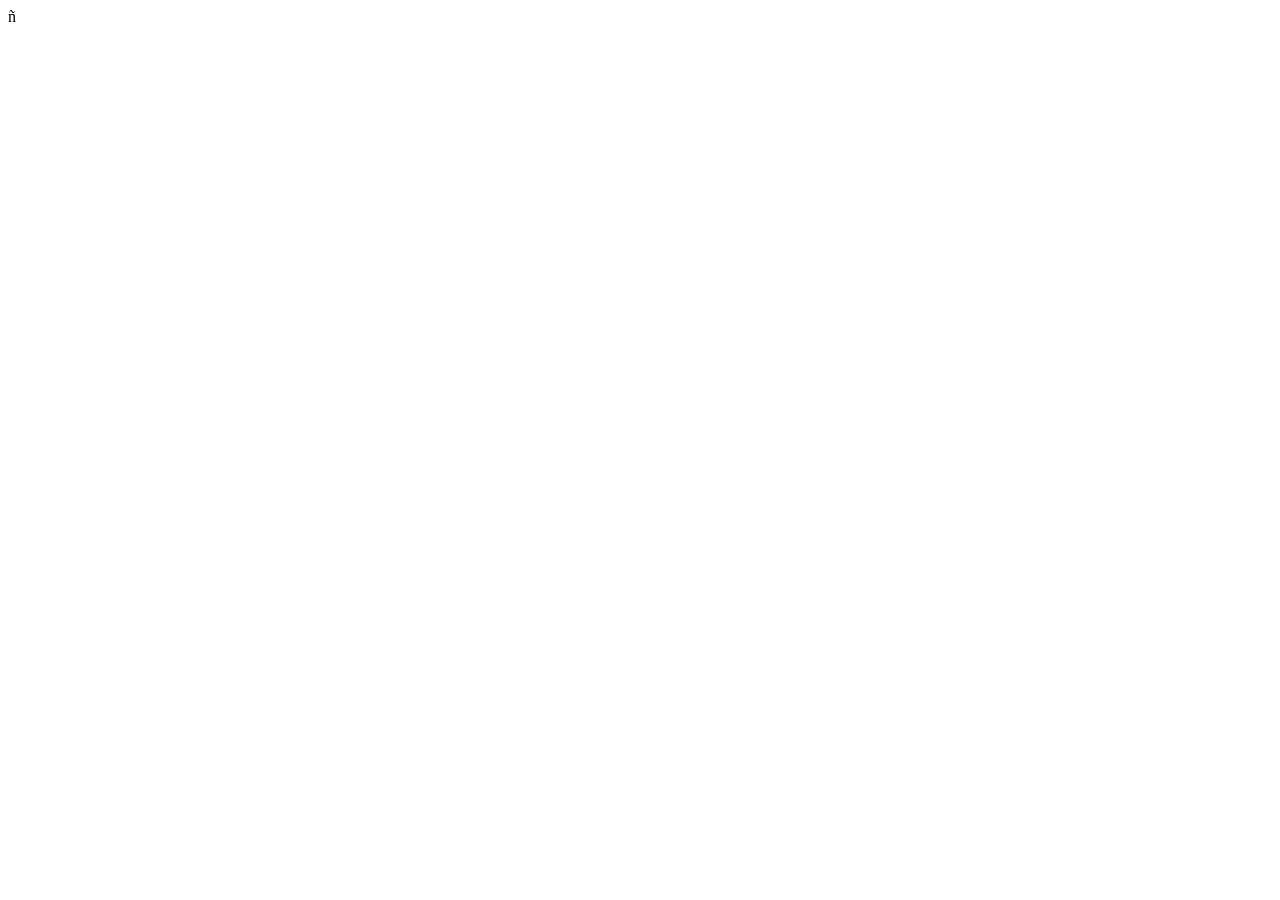
==== index.html @ 6416382a "chore: estructura inicial de carpetas y base semántica de index.html" ====
<!DOCTYPE html>
<html lang="en">
<head>
    <meta charset="UTF-8">
    <meta name="viewport" content="width=device-width, initial-scale=1.0">
    <title>EcoMarket</title>
    <link rel="stylesheet" href="css/animations.css">
    <link rel="stylesheet" href="css/components.css">
    <link rel="stylesheet" href="css/layout.css">
    <link rel="stylesheet" href="css/main.css">
</head>
<body>
ñ
</body>
</html>
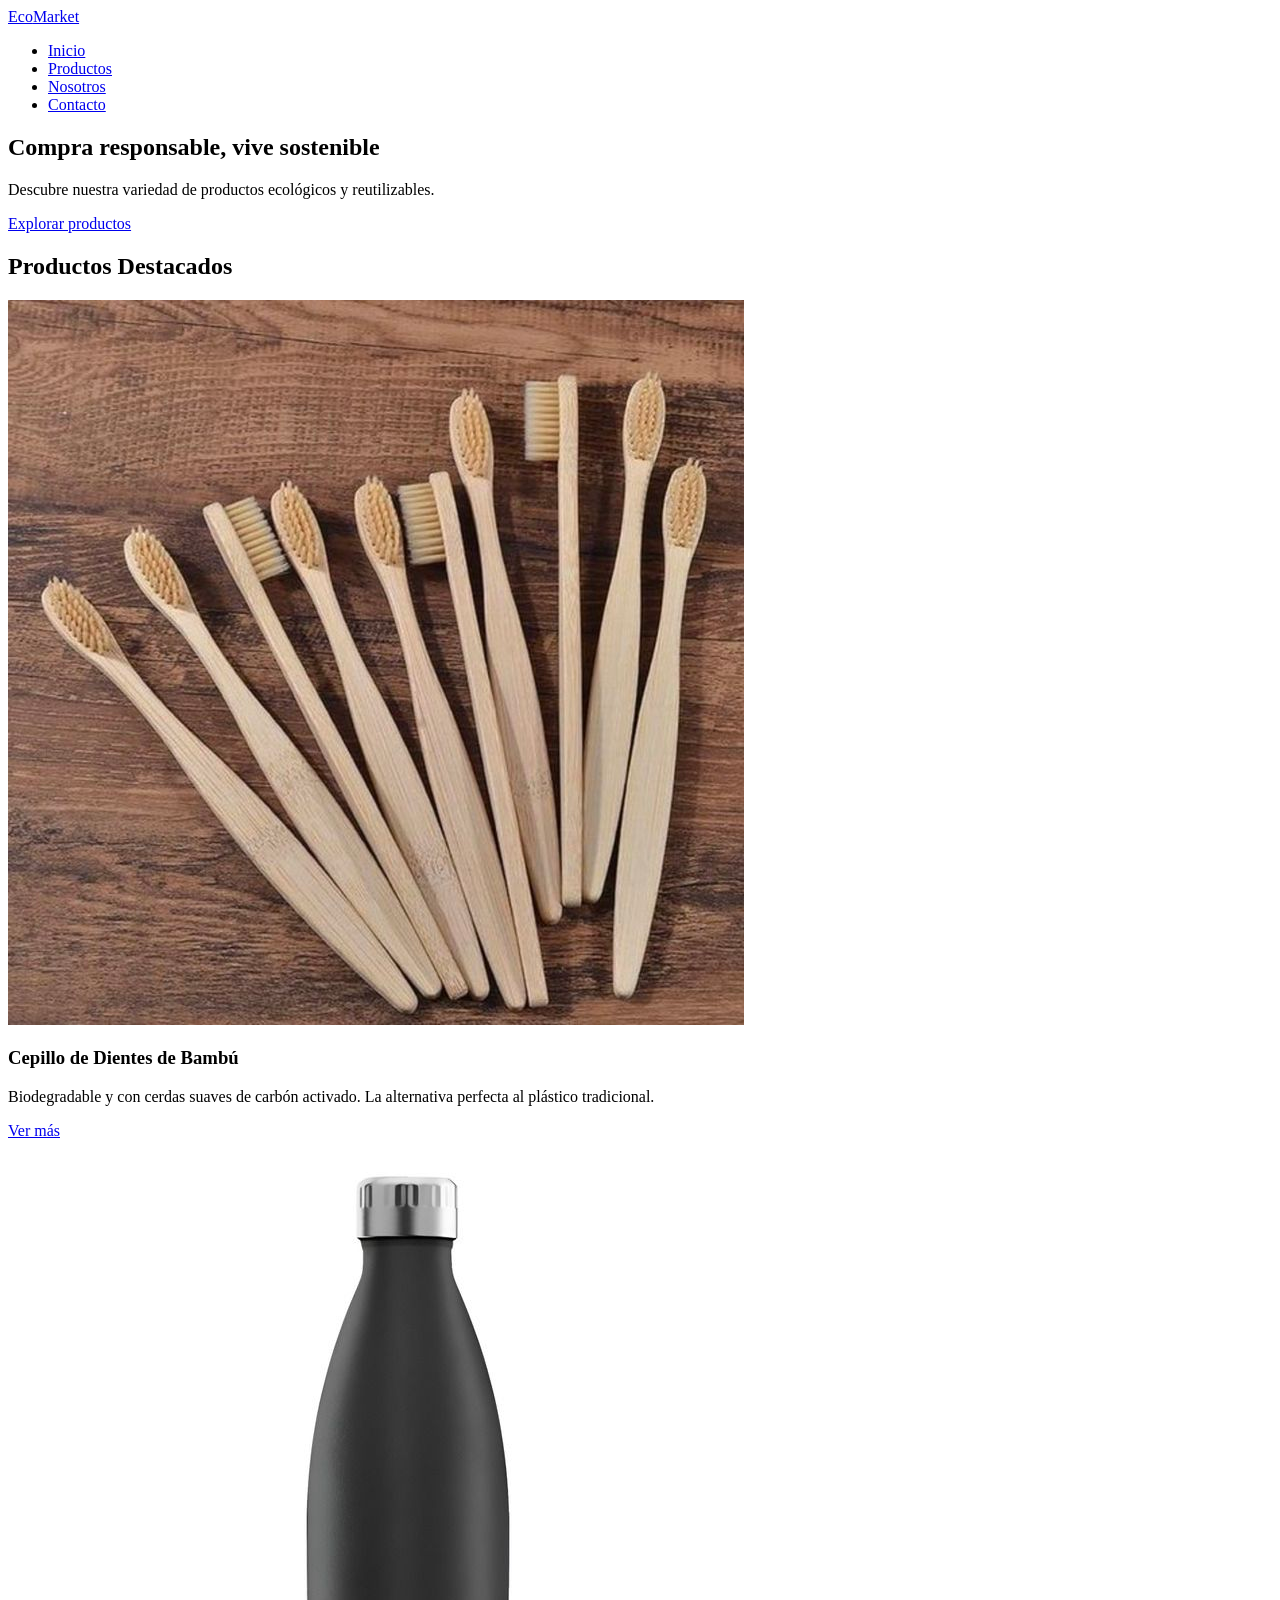
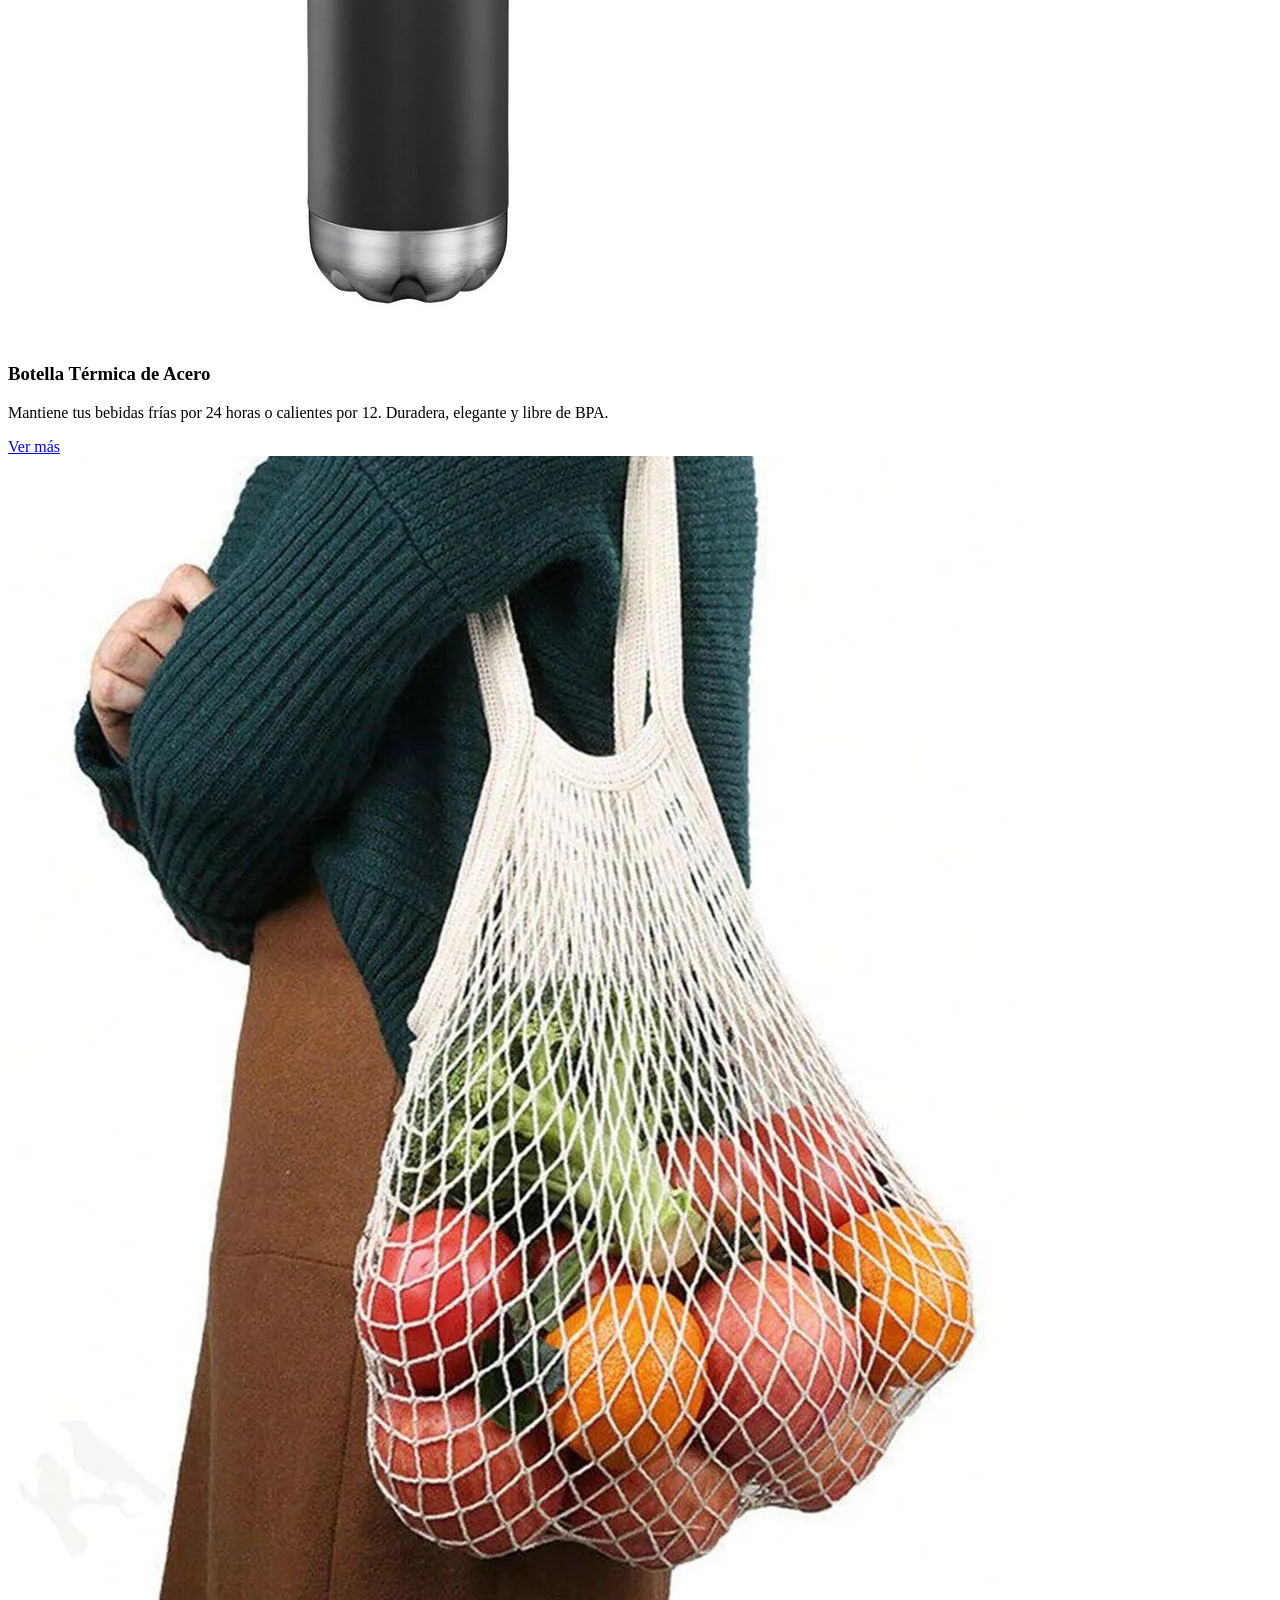
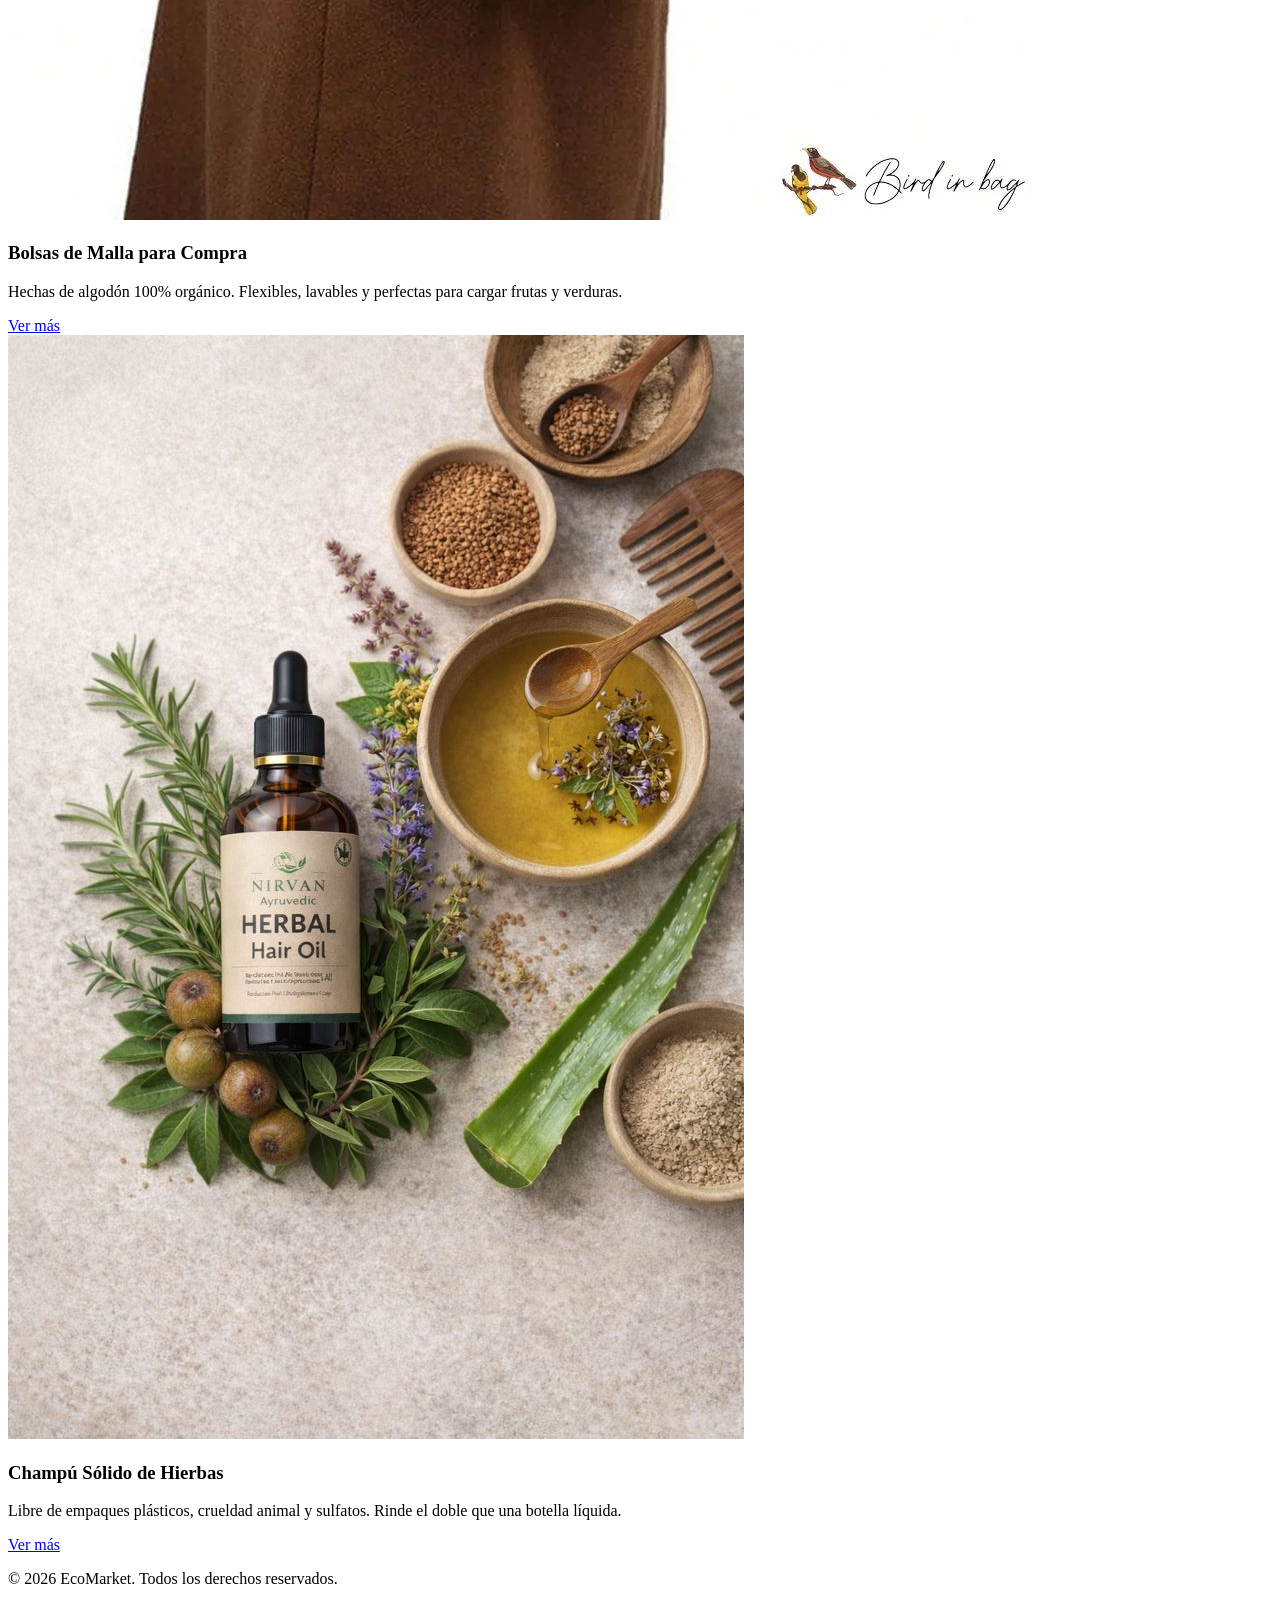
==== commit 5313563d: "Estructura completa de las vistas html y corrección de rutas de imágenes" ====
--- a/index.html
+++ b/index.html
@@ -3,13 +3,110 @@
 <head>
     <meta charset="UTF-8">
     <meta name="viewport" content="width=device-width, initial-scale=1.0">
-    <title>EcoMarket</title>
+    <title>EcoMarket - Inicio</title>
+    <link rel="stylesheet" href="css/main.css">
+    <link rel="stylesheet" href="css/layout.css">
+    <link rel="stylesheet" href="css/components.css">
     <link rel="stylesheet" href="css/animations.css">
-    <link rel="stylesheet" href="css/components.css">
-    <link rel="stylesheet" href="css/layout.css">
-    <link rel="stylesheet" href="css/main.css">
 </head>
 <body>
-ñ
+
+    <!-- ENCABEZADO GLOBAL -->
+    <header class="main-header">
+        <div class="logo-container">
+            <a href="index.html" class="logo">Eco<span>Market</span></a>
+        </div>
+        <nav class="nav-menu">
+            <ul>
+                <li><a href="index.html" class="nav-link active">Inicio</a></li>
+                <li><a href="views/productos.html" class="nav-link">Productos</a></li>
+                <li><a href="views/sobre-nosotros.html" class="nav-link">Nosotros</a></li>
+                <li><a href="views/contacto.html" class="nav-link">Contacto</a></li>
+            </ul>
+        </nav>
+    </header>
+
+    <!-- CONTENIDO PRINCIPAL DE LA PORTADA -->
+    <main class="home-main">
+
+        <!-- Banner Principal (Hero) -->
+        <section class="hero-section">
+            <div class="hero-content">
+                <h1>Compra responsable, vive sostenible</h1>
+                <p>Descubre nuestra variedad de productos ecológicos y reutilizables.</p>
+                <a href="views/productos.html" class="btn-cta">Explorar productos</a>
+            </div>
+        </section>
+
+        <!-- Muestra de Productos Destacados -->
+        <section class="featured-section">
+            <h2>Productos Destacados</h2>
+            <div class="products-grid">
+                
+                <!-- Tarjeta 1 -->
+                <article class="product-card">
+                    <div class="product-image">
+                        <img src="img/cepillobambu.jpg" alt="Cepillo de Dientes de Bambú">
+                    </div>
+                    <div class="product-info">
+                        <h3>Cepillo de Dientes de Bambú</h3>
+                        <p>Biodegradable y con cerdas suaves de carbón activado. La alternativa perfecta al plástico tradicional.</p>
+                        <a href="views/productos.html" class="btn-card">Ver más</a>
+                    </div>
+                </article>
+
+                <!-- Tarjeta 2 -->
+                <article class="product-card">
+                    <div class="product-image">
+                        <img src="img/Botella_de_acero.jpg" alt="Botella Térmica de Acero">
+                    </div>
+                    <div class="product-info">
+                        <h3>Botella Térmica de Acero</h3>
+                        <p>Mantiene tus bebidas frías por 24 horas o calientes por 12. Duradera, elegante y libre de BPA.</p>
+                        <a href="views/productos.html" class="btn-card">Ver más</a>
+                    </div>
+                </article>
+
+                <!-- Tarjeta 3 -->
+                <article class="product-card">
+                    <div class="product-image">
+                        <img src="img/bolsa_malla.jpg" alt="Bolsas de Malla para Compra">
+                    </div>
+                    <div class="product-info">
+                        <h3>Bolsas de Malla para Compra</h3>
+                        <p>Hechas de algodón 100% orgánico. Flexibles, lavables y perfectas para cargar frutas y verduras.</p>
+                        <a href="views/productos.html" class="btn-card">Ver más</a>
+                    </div>
+                </article>
+
+                <!-- Tarjeta 4 -->
+                <article class="product-card">
+                    <div class="product-image">
+                        <img src="img/champu_natural.jpg" alt="Champú Sólido de Hierbas">
+                    </div>
+                    <div class="product-info">
+                        <h3>Champú Sólido de Hierbas</h3>
+                        <p>Libre de empaques plásticos, crueldad animal y sulfatos. Rinde el doble que una botella líquida.</p>
+                        <a href="views/productos.html" class="btn-card">Ver más</a>
+                    </div>
+                </article>
+
+            </div>
+        </section>
+
+    </main>
+
+<!-- PIE DE PÁGINA GLOBAL -->
+<footer class="main-footer">
+    <div class="footer-content">
+        <p>&copy; 2026 EcoMarket. Todos los derechos reservados.</p>
+        <nav class="footer-nav">
+            <a href="../index.html">Inicio</a>
+            <a href="productos.html">Productos</a>
+            <a href="sobre-nosotros.html">Nosotros</a>
+            <a href="contacto.html">Contacto</a>
+        </nav>
+    </div>
+</footer>
 </body>
 </html>
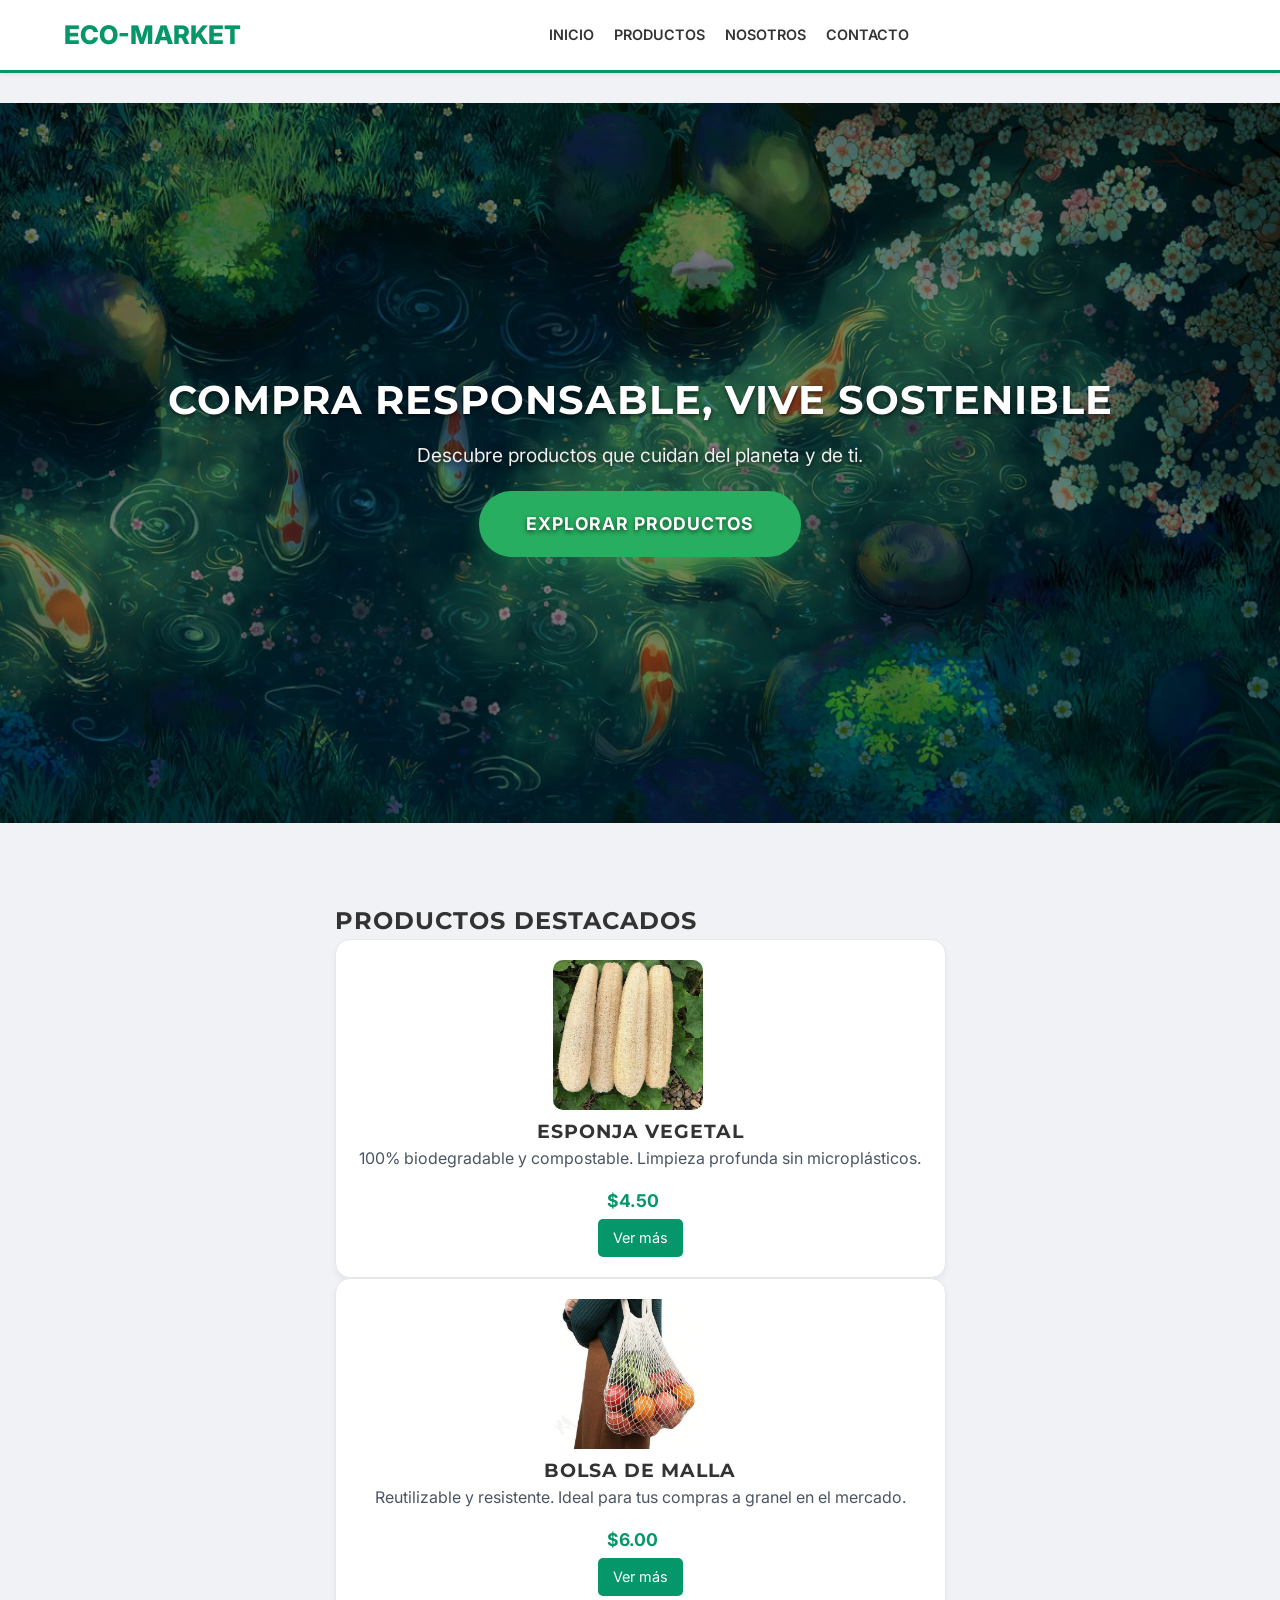
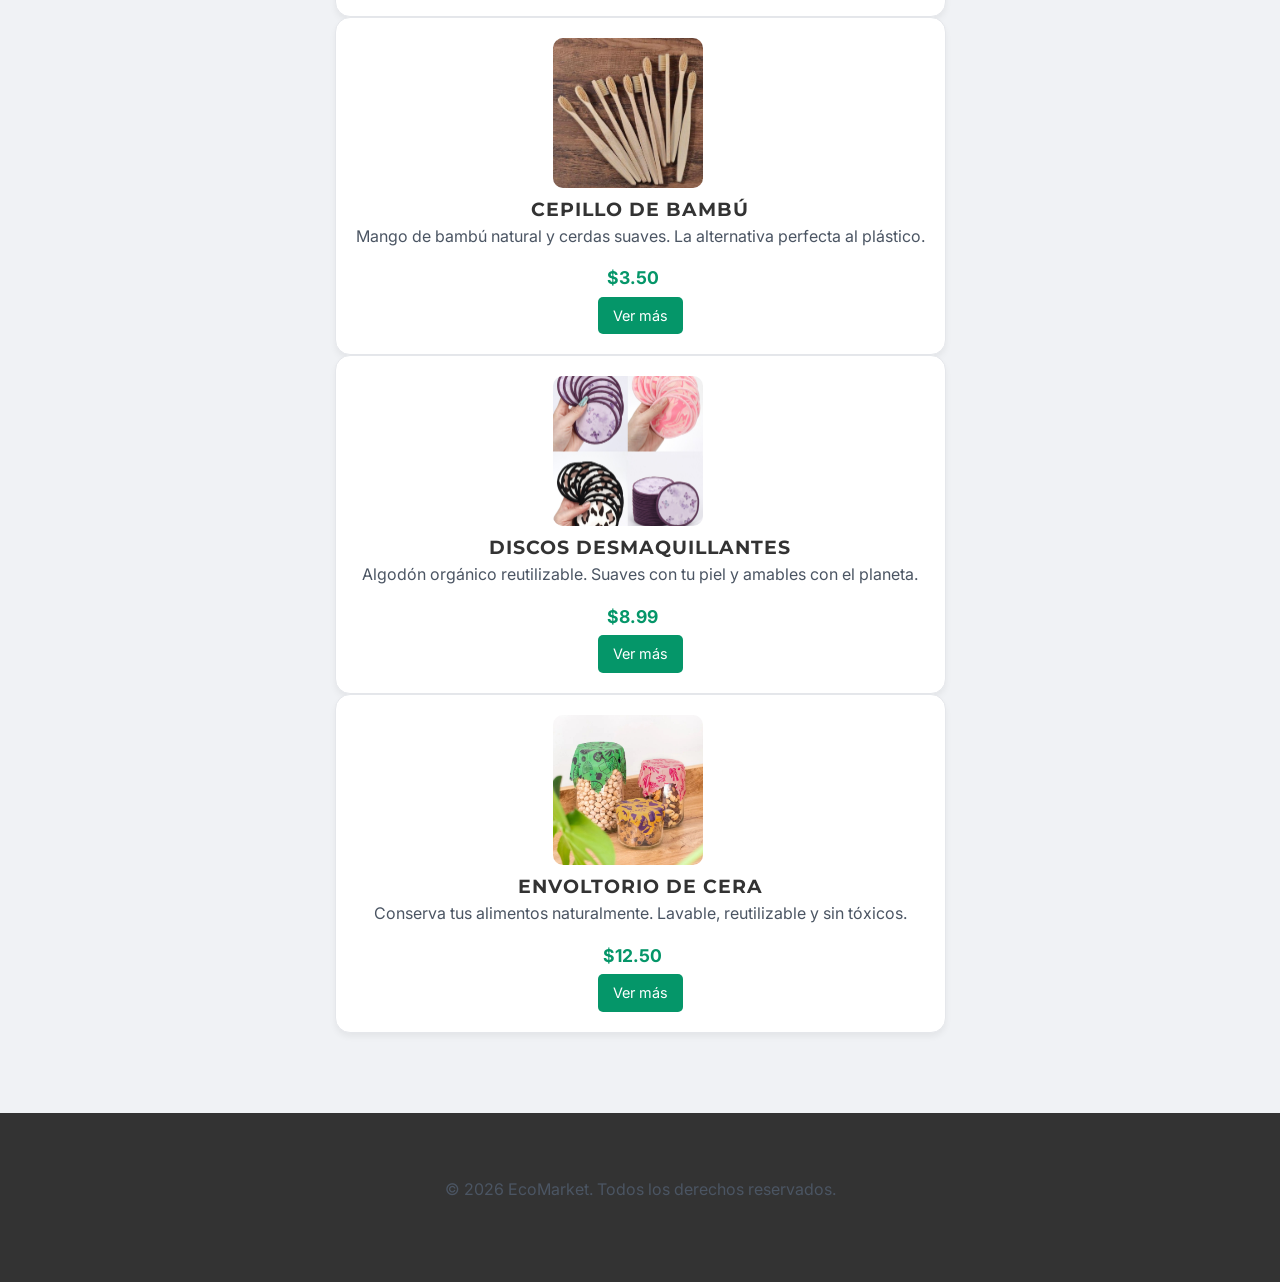
==== commit f70da366: "corregi todo literalmente" ====
--- a/index.html
+++ b/index.html
@@ -1,112 +1,97 @@
 <!DOCTYPE html>
-<html lang="en">
+<html lang="es">
 <head>
     <meta charset="UTF-8">
     <meta name="viewport" content="width=device-width, initial-scale=1.0">
-    <title>EcoMarket - Inicio</title>
+    <title>EcoMarket | Tu Tienda Sustentable</title>
     <link rel="stylesheet" href="css/main.css">
     <link rel="stylesheet" href="css/layout.css">
-    <link rel="stylesheet" href="css/components.css">
-    <link rel="stylesheet" href="css/animations.css">
+    <link rel="stylesheet" href="css/componentes.css">
 </head>
 <body>
 
-    <!-- ENCABEZADO GLOBAL -->
-    <header class="main-header">
-        <div class="logo-container">
-            <a href="index.html" class="logo">Eco<span>Market</span></a>
+    <header>
+        <div class="logo">ECO-MARKET</div>
+        <nav>
+            <a href="index.html">INICIO</a>
+            <a href="views/productos.html">PRODUCTOS</a>
+            <a href="views/sobre-nosotros.html">NOSOTROS</a>
+            <a href="views/contacto.html">CONTACTO</a>
+        </nav>
+        <div class="nav-actions">
+            <span></span>
+            <span></span>
         </div>
-        <nav class="nav-menu">
-            <ul>
-                <li><a href="index.html" class="nav-link active">Inicio</a></li>
-                <li><a href="views/productos.html" class="nav-link">Productos</a></li>
-                <li><a href="views/sobre-nosotros.html" class="nav-link">Nosotros</a></li>
-                <li><a href="views/contacto.html" class="nav-link">Contacto</a></li>
-            </ul>
-        </nav>
     </header>
 
-    <!-- CONTENIDO PRINCIPAL DE LA PORTADA -->
-    <main class="home-main">
+    <section class="hero">
+        <div class="hero-content">
+            <h1>Compra responsable, vive sostenible</h1>
+            <p>Descubre productos que cuidan del planeta y de ti.</p>
+            <a href="views/productos.html" class="btn-cta">Explorar productos</a>
+        </div>
+    </section>
 
-        <!-- Banner Principal (Hero) -->
-        <section class="hero-section">
-            <div class="hero-content">
-                <h1>Compra responsable, vive sostenible</h1>
-                <p>Descubre nuestra variedad de productos ecológicos y reutilizables.</p>
-                <a href="views/productos.html" class="btn-cta">Explorar productos</a>
+    <main class="container">
+        <section class="productos-destacados">
+            <h2>Productos destacados</h2>
+            
+            <div class="grid-destacados">
+                <!-- Tarjeta 1 -->
+                <div class="product-card">
+                    <img src="img/esponja.jpg" alt="Esponja vegetal">
+                    <h3>Esponja Vegetal</h3>
+                    <p>100% biodegradable y compostable. Limpieza profunda sin microplásticos.</p>
+                    <span class="price">$4.50</span>
+                    <a href="views/productos.html" class="btn-ver">Ver más</a>
+                </div>
+            
+                <!-- Tarjeta 2 -->
+                <div class="product-card">
+                    <img src="img/bolsa_malla.jpg" alt="Bolsa de malla">
+                    <h3>Bolsa de Malla</h3>
+                    <p>Reutilizable y resistente. Ideal para tus compras a granel en el mercado.</p>
+                    <span class="price">$6.00</span>
+                    <a href="views/productos.html" class="btn-ver">Ver más</a>
+                </div>
+            
+                <!-- Tarjeta 3 -->
+                <div class="product-card">
+                    <img src="img/cepillobambu.jpg" alt="Cepillo de bambú">
+                    <h3>Cepillo de Bambú</h3>
+                    <p>Mango de bambú natural y cerdas suaves. La alternativa perfecta al plástico.</p>
+                    <span class="price">$3.50</span>
+                    <a href="views/productos.html" class="btn-ver">Ver más</a>
+                </div>
+            
+                <!-- Tarjeta 4 -->
+                <div class="product-card">
+                    <img src="img/disco.jpg" alt="Discos desmaquillantes">
+                    <h3>Discos Desmaquillantes</h3>
+                    <p>Algodón orgánico reutilizable. Suaves con tu piel y amables con el planeta.</p>
+                    <span class="price">$8.99</span>
+                    <a href="views/productos.html" class="btn-ver">Ver más</a>
+                </div>
+            
+                <!-- Tarjeta 5 -->
+                <div class="product-card">
+                    <img src="img/envoltorio.jpg" alt="Envoltorio de cera">
+                    <h3>Envoltorio de Cera</h3>
+                    <p>Conserva tus alimentos naturalmente. Lavable, reutilizable y sin tóxicos.</p>
+                    <span class="price">$12.50</span>
+                    <a href="views/productos.html" class="btn-ver">Ver más</a>
+                </div>
+            </div>
+                </div>
             </div>
         </section>
-
-        <!-- Muestra de Productos Destacados -->
-        <section class="featured-section">
-            <h2>Productos Destacados</h2>
-            <div class="products-grid">
-                
-                <!-- Tarjeta 1 -->
-                <article class="product-card">
-                    <div class="product-image">
-                        <img src="img/cepillobambu.jpg" alt="Cepillo de Dientes de Bambú">
-                    </div>
-                    <div class="product-info">
-                        <h3>Cepillo de Dientes de Bambú</h3>
-                        <p>Biodegradable y con cerdas suaves de carbón activado. La alternativa perfecta al plástico tradicional.</p>
-                        <a href="views/productos.html" class="btn-card">Ver más</a>
-                    </div>
-                </article>
-
-                <!-- Tarjeta 2 -->
-                <article class="product-card">
-                    <div class="product-image">
-                        <img src="img/Botella_de_acero.jpg" alt="Botella Térmica de Acero">
-                    </div>
-                    <div class="product-info">
-                        <h3>Botella Térmica de Acero</h3>
-                        <p>Mantiene tus bebidas frías por 24 horas o calientes por 12. Duradera, elegante y libre de BPA.</p>
-                        <a href="views/productos.html" class="btn-card">Ver más</a>
-                    </div>
-                </article>
-
-                <!-- Tarjeta 3 -->
-                <article class="product-card">
-                    <div class="product-image">
-                        <img src="img/bolsa_malla.jpg" alt="Bolsas de Malla para Compra">
-                    </div>
-                    <div class="product-info">
-                        <h3>Bolsas de Malla para Compra</h3>
-                        <p>Hechas de algodón 100% orgánico. Flexibles, lavables y perfectas para cargar frutas y verduras.</p>
-                        <a href="views/productos.html" class="btn-card">Ver más</a>
-                    </div>
-                </article>
-
-                <!-- Tarjeta 4 -->
-                <article class="product-card">
-                    <div class="product-image">
-                        <img src="img/champu_natural.jpg" alt="Champú Sólido de Hierbas">
-                    </div>
-                    <div class="product-info">
-                        <h3>Champú Sólido de Hierbas</h3>
-                        <p>Libre de empaques plásticos, crueldad animal y sulfatos. Rinde el doble que una botella líquida.</p>
-                        <a href="views/productos.html" class="btn-card">Ver más</a>
-                    </div>
-                </article>
-
-            </div>
-        </section>
-
     </main>
 
-<!-- PIE DE PÁGINA GLOBAL -->
-<footer class="main-footer">
-    <div class="footer-content">
-        <p>&copy; 2026 EcoMarket. Todos los derechos reservados.</p>
-        <nav class="footer-nav">
-            <a href="../index.html">Inicio</a>
-            <a href="productos.html">Productos</a>
-            <a href="sobre-nosotros.html">Nosotros</a>
-            <a href="contacto.html">Contacto</a>
-        </nav>
-    </div>
-</footer>
+    <footer>
+        <div class="container" style="text-align: center; padding: 2rem 0;">
+            <p>&copy; 2026 EcoMarket. Todos los derechos reservados.</p>
+        </div>
+    </footer>
+
 </body>
 </html>
--- a/css/main.css
+++ b/css/main.css
@@ -0,0 +1,112 @@
+/* Importar fuentes desde Google Fonts */
+@import url('https://fonts.googleapis.com/css2?family=Montserrat:wght@400;700&family=Inter:wght@300;400;600&display=swap');
+
+:root {
+    /* Paleta de colores */
+    --primary-color: #27ae60;
+    --text-color: #333;
+    --bg-light: #f5f5dc;
+    
+    /* Tipografía definida como variables */
+    --font-heading: 'Montserrat', sans-serif;
+    --font-body: 'Inter', sans-serif;
+}
+
+h1 { margin-bottom: 1.5rem; }
+p { margin-bottom: 1rem; line-height: 1.8; } /* El interlineado (line-height) es un tipo de espacio en blanco */
+
+body {
+    font-family: var(--font-body);
+    color: var(--text-color);
+}
+
+h1, h2, h3 {
+    font-family: var(--font-heading);
+    text-transform: uppercase; /* Esto le da ese toque serio y editorial */
+    letter-spacing: 1px;
+}
+
+/* Header siempre visible */
+header {
+    position: sticky;
+    top: 0;
+    background: #ffffff;
+    display: flex;
+    justify-content: space-between;
+    align-items: center;
+    padding: 1rem 5%;
+    box-shadow: 0 2px 5px rgba(0,0,0,0.1);
+    z-index: 1000;
+}
+
+/* Banner Hero con imagen de fondo */
+.hero {
+    /* Aquí usamos una de tus imágenes de la carpeta img */
+    background-image: linear-gradient(rgba(0,0,0,0.5), rgba(0,0,0,0.5)), url('../img/peces.jpg');
+    background-size: cover;
+    background-position: center;
+    height: 80vh;
+    display: flex;
+    justify-content: center;
+    align-items: center;
+    text-align: center;
+    color: white;
+}
+
+/* Esto crea un contenedor centrado con espacio lateral */
+.container {
+    max-width: 1200px;
+    margin: 0 auto; /* Centra el contenido */
+    padding: 0 5%;  /* Espacio a los lados para que nada pegue contra el borde */
+}
+
+/* Espaciado generoso entre secciones */
+section {
+    padding: 80px 0; /* Espacio vertical para que las secciones no se amontonen */
+}
+
+.btn-cta {
+    display: inline-block;
+    padding: 18px 45px;
+    background-color: var(--primary-color);
+    color: white;
+    text-decoration: none;
+    border-radius: 50px; /* Borde redondeado completo para un toque moderno */
+    font-weight: 700;
+    font-size: 1.1rem;
+    text-transform: uppercase;
+    letter-spacing: 1px;
+    box-shadow: 0 10px 20px rgba(39, 174, 96, 0.3); /* Sombra con el color primario */
+    transition: all 0.3s ease;
+    border: 2px solid var(--primary-color);
+}
+
+.btn-cta:hover {
+    background-color: transparent;
+    color: var(--primary-color);
+    transform: translateY(-5px); /* Efecto de levitación */
+    box-shadow: 0 15px 30px rgba(0,0,0,0.2);
+}
+
+body {
+    background-color: #f4f4f4; /* Un gris muy claro para todo el fondo */
+}
+
+/* Ahora tus tarjetas blancas resaltarán como "cajitas" reales */
+.product-card {
+    background-color: #ffffff;
+}
+
+/* Estilo universal para contenedores de página */
+.page-container {
+    max-width: 900px;
+    margin: 40px auto;
+    padding: 40px;
+    background: #ffffff;
+    border-radius: 20px;
+    box-shadow: 0 10px 25px rgba(0,0,0,0.05);
+}
+
+/* Tipografía para tus textos */
+h1 { color: #1f2937; margin-bottom: 20px; }
+p { line-height: 1.6; color: #4b5563; }
--- a/css/layout.css
+++ b/css/layout.css
@@ -0,0 +1,114 @@
+/* --- 1. RESET Y BASE --- */
+* { margin: 0; padding: 0; box-sizing: border-box; }
+@import url('https://fonts.googleapis.com/css2?family=Inter:wght@400;600;700&display=swap');
+
+body { 
+    font-family: 'Inter', sans-serif; 
+    background: #f0f2f5; 
+    color: #333; 
+    line-height: 1.5; 
+    min-height: 100vh;
+    display: flex;
+    flex-direction: column;
+}
+
+/* --- 2. HEADER --- */
+header { 
+    background: #ffffff; 
+    padding: 1rem 5%; 
+    display: flex; 
+    justify-content: space-between; 
+    align-items: center; 
+    border-bottom: 3px solid #059669; 
+    position: sticky; 
+    top: 0; 
+    z-index: 1000; 
+}
+.logo { font-size: 1.6rem; font-weight: 800; color: #059669; }
+nav { display: flex; gap: 20px; }
+nav a { text-decoration: none; color: #333; font-weight: 600; font-size: 0.9rem; }
+nav a:hover { color: #059669; }
+
+/* --- 3. HERO (Para Home) --- */
+.hero-section {
+    width: 100%; height: 50vh;
+    background: #059669; /* Fallback */
+    display: flex; align-items: center; justify-content: center;
+    text-align: center; color: white;
+}
+
+/* --- 4. ESTRUCTURA DE CATÁLOGO --- */
+.catalogo-page { 
+    display: grid; 
+    grid-template-columns: 220px 1fr; 
+    gap: 25px; 
+    max-width: 1200px; 
+    margin: 40px auto; 
+    padding: 0 20px; 
+    flex: 1;
+}
+
+/* --- 5. GRID DE PRODUCTOS (4 Columnas) --- */
+.grid-productos { 
+    display: grid; 
+    grid-template-columns: repeat(4, 1fr); 
+    gap: 15px; 
+}
+.product-card { 
+    background: white; 
+    padding: 10px; 
+    border-radius: 8px; 
+    border: 1px solid #e5e5e5; 
+    transition: transform 0.2s, box-shadow 0.2s; 
+    display: flex; 
+    flex-direction: column; 
+}
+.product-card:hover { transform: translateY(-5px); box-shadow: 0 5px 15px rgba(0,0,0,0.1); }
+.product-card img { width: 100%; height: 140px; object-fit: contain; margin-bottom: 8px; }
+.product-info h3 { font-size: 0.9rem; margin-bottom: 5px; color: #666; }
+.price { font-size: 1.1rem; font-weight: 700; color: #059669; margin-bottom: 8px; display: block; }
+.btn-ver { background: #059669; color: white; text-align: center; padding: 8px; border-radius: 5px; text-decoration: none; font-size: 0.8rem; }
+
+/* --- 6. BARRA LATERAL --- */
+.sidebar { background: white; padding: 20px; border-radius: 8px; height: fit-content; border: 1px solid #e5e5e5; }
+.sidebar h3 { margin-bottom: 15px; font-size: 1rem; color: #059669; }
+.filtros li { list-style: none; margin-bottom: 8px; font-size: 0.9rem; color: #666; cursor: pointer; }
+
+/* --- 7. PÁGINA NOSOTROS --- */
+.nosotros-page { max-width: 800px; margin: 60px auto; padding: 0 20px; flex: 1; }
+.hero-nosotros { text-align: left; margin-bottom: 60px; border-left: 5px solid #059669; padding-left: 30px; }
+.hero-nosotros h1 { font-size: 3rem; color: #333; margin-bottom: 10px; }
+.hero-nosotros p { font-size: 1.2rem; color: #666; }
+.valores-grid { display: grid; grid-template-columns: repeat(3, 1fr); gap: 40px; margin-top: 50px; }
+.card-valor { text-align: center; padding: 10px; }
+.card-valor h3 { font-size: 1rem; text-transform: uppercase; letter-spacing: 1px; color: #059669; margin-bottom: 15px; }
+.card-valor p { font-size: 0.9rem; color: #777; line-height: 1.6; }
+
+/* --- 8. FOOTER --- */
+footer { background-color: #333; color: #fff; padding: 2rem 5%; text-align: center; margin-top: auto; }
+
+
+/* --- ESTILOS CONTACTO --- */
+.contacto-page { max-width: 600px; margin: 60px auto; padding: 0 20px; text-align: center; }
+.contacto-page h1 { margin-bottom: 10px; color: #333; }
+.contacto-page p { margin-bottom: 30px; color: #666; }
+
+.contacto-form { display: flex; flex-direction: column; gap: 15px; }
+.contacto-form input, .contacto-form textarea {
+    padding: 12px;
+    border: 1px solid #ddd;
+    border-radius: 5px;
+    font-family: 'Inter', sans-serif;
+}
+
+.btn-enviar {
+    background: #059669;
+    color: white;
+    padding: 12px;
+    border: none;
+    border-radius: 5px;
+    cursor: pointer;
+    font-weight: 600;
+    transition: background 0.3s;
+}
+.btn-enviar:hover { background: #047857; }
--- a/css/componentes.css
+++ b/css/componentes.css
@@ -0,0 +1,152 @@
+/* Estilo idéntico a tus destacados actuales */
+.grid-productos {
+    display: flex;
+    flex-direction: column;
+    gap: 20px;
+    max-width: 900px;
+    margin: 0 auto;
+}
+
+.product-card {
+    display: flex;
+    align-items: center;
+    padding: 20px;
+    background: #ffffff;
+    border-radius: 15px;
+    border: 1px solid #e5e7eb;
+    box-shadow: 0 4px 6px rgba(0,0,0,0.05);
+}
+
+.product-card img {
+    width: 150px;
+    height: 150px;
+    border-radius: 10px;
+    object-fit: cover;
+    margin-right: 25px;
+}
+
+.product-info h3 {
+    margin: 0 0 10px 0;
+    font-size: 1.2rem;
+    color: #333;
+    text-transform: uppercase;
+}
+
+.product-info p {
+    color: #666;
+    margin-bottom: 10px;
+}
+
+.price {
+    color: #059669;
+    font-weight: bold;
+    margin-right: 15px;
+}
+
+.btn-ver {
+    background: #059669;
+    color: white;
+    padding: 8px 15px;
+    border-radius: 5px;
+    text-decoration: none;
+    font-size: 0.9rem;
+}
+
+/* Estilo para la lista de filtros */
+.filtros {
+    list-style: none;
+    padding: 0;
+}
+
+.filtros li {
+    margin-bottom: 10px;
+}
+
+.filtros li a {
+    text-decoration: none;
+    color: #4b5563;
+    font-weight: 500;
+    transition: color 0.3s;
+}
+
+.filtros li a:hover {
+    color: #059669; /* Verde EcoMarket */
+}
+
+/* Ajuste del Header para que coincida con el index */
+header {
+    background: #ffffff;
+    padding: 1rem 5%;
+    display: flex;
+    justify-content: space-between;
+    align-items: center;
+    box-shadow: 0 1px 5px rgba(0,0,0,0.1);
+    margin-bottom: 30px;
+}
+
+/* Sidebar */
+.sidebar { background: #ffffff; padding: 20px; border-radius: 12px; height: fit-content; border: 1px solid #e5e7eb; }
+.filtros { list-style: none; padding: 0; }
+.filtros li a { text-decoration: none; color: #059669; font-weight: 600; display: block; padding: 8px 0; }
+
+/* Grid */
+.grid-productos { display: flex; flex-direction: column; gap: 20px; }
+
+/* Tarjetas (Idénticas a tu captura) */
+.product-card {
+    display: flex; align-items: center; background: #ffffff;
+    padding: 20px; border-radius: 15px; border: 1px solid #e5e7eb;
+    box-shadow: 0 4px 6px rgba(0,0,0,0.05);
+}
+.product-card img { width: 150px; height: 150px; border-radius: 10px; margin-right: 25px; object-fit: cover; }
+.product-info h3 { margin: 0 0 10px 0; color: #333; text-transform: uppercase; }
+.price { color: #059669; font-weight: bold; margin-bottom: 5px; display: block; }
+.btn-ver { background: #059669; color: white; padding: 8px 15px; border-radius: 5px; text-decoration: none; font-size: 0.9rem; }
+
+.content-wrapper {
+    max-width: 800px;
+    margin: 50px auto;
+    padding: 40px;
+    background: white;
+    border-radius: 20px;
+    box-shadow: 0 10px 30px rgba(0,0,0,0.08);
+}
+
+/* Estilo para el contenedor del texto central */
+.hero-content {
+    color: #ffffff; /* Blanco puro para contrastar con el fondo oscuro */
+    text-shadow: 0 2px 4px rgba(0,0,0,0.6); /* Sombra suave para que el texto resalte */
+    text-align: center;
+    padding: 20px;
+}
+
+/* Específicamente para tu título */
+.hero-content h1 {
+    font-size: 2.5rem;
+    margin-bottom: 10px;
+    color: #ffffff;
+}
+
+/* Específicamente para tu descripción */
+.hero-content p {
+    font-size: 1.2rem;
+    color: #f0f0f0; /* Un blanco un poco más suave */
+    margin-bottom: 20px;
+}
+/* --- ESTO ES LO QUE FALTA --- */
+.catalogo-page {
+    display: grid;
+    grid-template-columns: 220px 1fr; /* Sidebar fijo, catálogo flexible */
+    gap: 25px;
+    max-width: 1200px;
+    margin: 40px auto;
+    padding: 0 20px;
+}
+
+.grid-productos { 
+    display: grid; 
+    /* Esta es la clave para las 4 columnas */
+    grid-template-columns: repeat(4, 1fr); 
+    gap: 15px; 
+    width: 100%; /* Asegura que el grid ocupe todo el espacio derecho */
+}
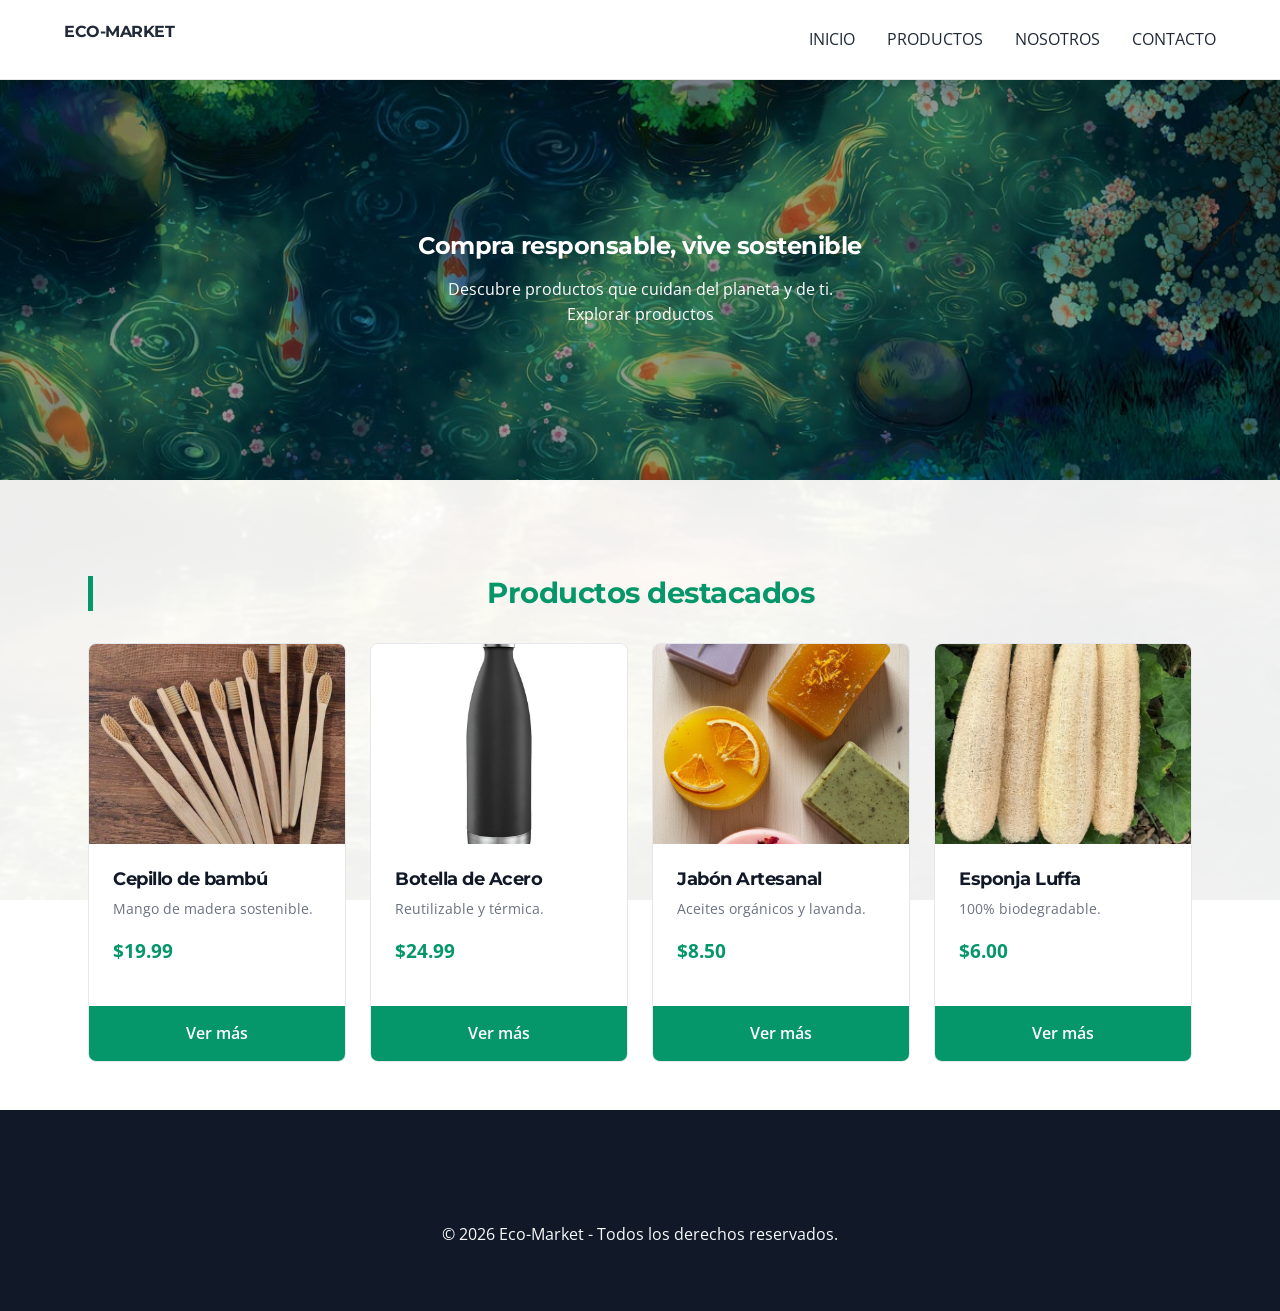
==== commit de24621b: "cambie todo OTRA VEZ" ====
--- a/index.html
+++ b/index.html
@@ -1,12 +1,28 @@
 <!DOCTYPE html>
 <html lang="es">
 <head>
+    <link rel="preconnect" href="https://fonts.googleapis.com">
+<link rel="preconnect" href="https://fonts.gstatic.com" crossorigin>
+<link href="https://fonts.googleapis.com/css2?family=Montserrat:wght@400;700&family=Open+Sans:wght@400;600&display=swap" rel="stylesheet">
     <meta charset="UTF-8">
     <meta name="viewport" content="width=device-width, initial-scale=1.0">
     <title>EcoMarket | Tu Tienda Sustentable</title>
     <link rel="stylesheet" href="css/main.css">
     <link rel="stylesheet" href="css/layout.css">
     <link rel="stylesheet" href="css/componentes.css">
+    <style>
+        .hero {
+            background-image: linear-gradient(rgba(0,0,0,0.4), rgba(0,0,0,0.4)), url('img/peces.jpg');
+            background-size: cover;
+            background-position: center;
+            height: 400px;
+            display: flex;
+            align-items: center;
+            justify-content: center;
+            color: white;
+            text-align: center;
+        }
+    </style>
 </head>
 <body>
 
@@ -18,10 +34,6 @@
             <a href="views/sobre-nosotros.html">NOSOTROS</a>
             <a href="views/contacto.html">CONTACTO</a>
         </nav>
-        <div class="nav-actions">
-            <span></span>
-            <span></span>
-        </div>
     </header>
 
     <section class="hero">
@@ -34,64 +46,21 @@
 
     <main class="container">
         <section class="productos-destacados">
-            <h2>Productos destacados</h2>
-            
+            <h2 style="text-align: center; margin: 2rem 0;">Productos destacados</h2>
             <div class="grid-destacados">
-                <!-- Tarjeta 1 -->
-                <div class="product-card">
-                    <img src="img/esponja.jpg" alt="Esponja vegetal">
-                    <h3>Esponja Vegetal</h3>
-                    <p>100% biodegradable y compostable. Limpieza profunda sin microplásticos.</p>
-                    <span class="price">$4.50</span>
-                    <a href="views/productos.html" class="btn-ver">Ver más</a>
-                </div>
-            
-                <!-- Tarjeta 2 -->
-                <div class="product-card">
-                    <img src="img/bolsa_malla.jpg" alt="Bolsa de malla">
-                    <h3>Bolsa de Malla</h3>
-                    <p>Reutilizable y resistente. Ideal para tus compras a granel en el mercado.</p>
-                    <span class="price">$6.00</span>
-                    <a href="views/productos.html" class="btn-ver">Ver más</a>
-                </div>
-            
-                <!-- Tarjeta 3 -->
-                <div class="product-card">
-                    <img src="img/cepillobambu.jpg" alt="Cepillo de bambú">
-                    <h3>Cepillo de Bambú</h3>
-                    <p>Mango de bambú natural y cerdas suaves. La alternativa perfecta al plástico.</p>
-                    <span class="price">$3.50</span>
-                    <a href="views/productos.html" class="btn-ver">Ver más</a>
-                </div>
-            
-                <!-- Tarjeta 4 -->
-                <div class="product-card">
-                    <img src="img/disco.jpg" alt="Discos desmaquillantes">
-                    <h3>Discos Desmaquillantes</h3>
-                    <p>Algodón orgánico reutilizable. Suaves con tu piel y amables con el planeta.</p>
-                    <span class="price">$8.99</span>
-                    <a href="views/productos.html" class="btn-ver">Ver más</a>
-                </div>
-            
-                <!-- Tarjeta 5 -->
-                <div class="product-card">
-                    <img src="img/envoltorio.jpg" alt="Envoltorio de cera">
-                    <h3>Envoltorio de Cera</h3>
-                    <p>Conserva tus alimentos naturalmente. Lavable, reutilizable y sin tóxicos.</p>
-                    <span class="price">$12.50</span>
-                    <a href="views/productos.html" class="btn-ver">Ver más</a>
-                </div>
-            </div>
-                </div>
+                <!-- Tus 4 productos destacados -->
+                <article class="product-card"><img src="img/cepillobambu.jpg" alt="Cepillo"><div class="card-content"><h3>Cepillo de bambú</h3><p>Mango de madera sostenible.</p><span class="price">$19.99</span></div><a href="views/productos.html" class="btn-ver">Ver más</a></article>
+                <article class="product-card"><img src="img/Botella_de_acero.jpg" alt="Botella"><div class="card-content"><h3>Botella de Acero</h3><p>Reutilizable y térmica.</p><span class="price">$24.99</span></div><a href="views/productos.html" class="btn-ver">Ver más</a></article>
+                <article class="product-card"><img src="img/jabones.jpg" alt="Jabón"><div class="card-content"><h3>Jabón Artesanal</h3><p>Aceites orgánicos y lavanda.</p><span class="price">$8.50</span></div><a href="views/productos.html" class="btn-ver">Ver más</a></article>
+                <article class="product-card"><img src="img/esponja.jpg" alt="Esponja"><div class="card-content"><h3>Esponja Luffa</h3><p>100% biodegradable.</p><span class="price">$6.00</span></div><a href="views/productos.html" class="btn-ver">Ver más</a></article>
             </div>
         </section>
     </main>
 
     <footer>
         <div class="container" style="text-align: center; padding: 2rem 0;">
-            <p>&copy; 2026 EcoMarket. Todos los derechos reservados.</p>
+            <p>&copy; 2026 Eco-Market - Todos los derechos reservados.</p>
         </div>
     </footer>
-
 </body>
 </html>
--- a/css/main.css
+++ b/css/main.css
@@ -1,112 +1,86 @@
-/* Importar fuentes desde Google Fonts */
-@import url('https://fonts.googleapis.com/css2?family=Montserrat:wght@400;700&family=Inter:wght@300;400;600&display=swap');
+/* ==========================================================================
+   MAIN SYSTEM CSS - ECO-MARKET (V. 2026)
+   ========================================================================== */
 
+/* 1. VARIABLES GLOBALES */
 :root {
-    /* Paleta de colores */
-    --primary-color: #27ae60;
-    --text-color: #333;
-    --bg-light: #f5f5dc;
+    --color-primary: #059669;
+    --color-primary-hover: #047857;
+    --color-secondary: #f59e0b;
+    --color-text-main: #1f2937;
+    --color-text-muted: #6b7280;
+    --color-bg-body: #f9fafb;
+    --color-white: #ffffff;
+    --color-border: #e5e7eb;
     
-    /* Tipografía definida como variables */
-    --font-heading: 'Montserrat', sans-serif;
-    --font-body: 'Inter', sans-serif;
+    /* Fuentes actualizadas */
+    --font-primary: 'Open Sans', sans-serif;
+    --font-headings: 'Montserrat', sans-serif;
+    
+    --transition-speed: 0.3s;
 }
 
-h1 { margin-bottom: 1.5rem; }
-p { margin-bottom: 1rem; line-height: 1.8; } /* El interlineado (line-height) es un tipo de espacio en blanco */
-
-body {
-    font-family: var(--font-body);
-    color: var(--text-color);
+/* 2. RESET Y NORMALIZACIÓN */
+*, *::before, *::after {
+    margin: 0;
+    padding: 0;
+    box-sizing: border-box;
 }
 
-h1, h2, h3 {
-    font-family: var(--font-heading);
-    text-transform: uppercase; /* Esto le da ese toque serio y editorial */
-    letter-spacing: 1px;
+html {
+    font-size: 16px;
+    scroll-behavior: smooth;
 }
 
-/* Header siempre visible */
-header {
-    position: sticky;
-    top: 0;
-    background: #ffffff;
+/* 3. ESTILOS BASE Y FONDO MÁGICO */
+body {
+    font-family: var(--font-primary);
+    line-height: 1.6;
+    color: var(--color-text-main);
+    
+    /* Fondo integrado con efecto de paralaje */
+    background: linear-gradient(rgba(255, 255, 255, 0.9), rgba(255, 255, 255, 0.9)), url('../img/fondomagico.jpg');
+    background-attachment: fixed;
+    background-size: cover;
+    background-position: center;
+    
     display: flex;
-    justify-content: space-between;
-    align-items: center;
-    padding: 1rem 5%;
-    box-shadow: 0 2px 5px rgba(0,0,0,0.1);
-    z-index: 1000;
+    flex-direction: column;
+    min-height: 100vh;
 }
 
-/* Banner Hero con imagen de fondo */
-.hero {
-    /* Aquí usamos una de tus imágenes de la carpeta img */
-    background-image: linear-gradient(rgba(0,0,0,0.5), rgba(0,0,0,0.5)), url('../img/peces.jpg');
-    background-size: cover;
-    background-position: center;
-    height: 80vh;
-    display: flex;
-    justify-content: center;
-    align-items: center;
-    text-align: center;
-    color: white;
+/* 4. TIPOGRAFÍA CORREGIDA */
+h1, h2, h3, h4, .logo {
+    font-family: var(--font-headings);
+    font-weight: 700;
+    line-height: 1.2;
+    margin-bottom: var(--space-md, 1rem);
+    letter-spacing: -0.5px;
 }
 
-/* Esto crea un contenedor centrado con espacio lateral */
-.container {
-    max-width: 1200px;
-    margin: 0 auto; /* Centra el contenido */
-    padding: 0 5%;  /* Espacio a los lados para que nada pegue contra el borde */
+a {
+    color: inherit;
+    text-decoration: none;
+    transition: color var(--transition-speed);
 }
 
-/* Espaciado generoso entre secciones */
-section {
-    padding: 80px 0; /* Espacio vertical para que las secciones no se amontonen */
+/* 5. OTROS ELEMENTOS */
+img {
+    max-width: 100%;
+    height: auto;
+    display: block;
 }
 
-.btn-cta {
-    display: inline-block;
-    padding: 18px 45px;
-    background-color: var(--primary-color);
-    color: white;
-    text-decoration: none;
-    border-radius: 50px; /* Borde redondeado completo para un toque moderno */
-    font-weight: 700;
-    font-size: 1.1rem;
-    text-transform: uppercase;
-    letter-spacing: 1px;
-    box-shadow: 0 10px 20px rgba(39, 174, 96, 0.3); /* Sombra con el color primario */
-    transition: all 0.3s ease;
-    border: 2px solid var(--primary-color);
+section {
+    padding: 4rem 0;
 }
 
-.btn-cta:hover {
-    background-color: transparent;
-    color: var(--primary-color);
-    transform: translateY(-5px); /* Efecto de levitación */
-    box-shadow: 0 15px 30px rgba(0,0,0,0.2);
-}
+/* 6. SCROLLBAR */
+::-webkit-scrollbar { width: 8px; }
+::-webkit-scrollbar-track { background: #f1f1f1; }
+::-webkit-scrollbar-thumb { background: #c1c1c1; border-radius: 4px; }
+::-webkit-scrollbar-thumb:hover { background: var(--color-primary); }
 
-body {
-    background-color: #f4f4f4; /* Un gris muy claro para todo el fondo */
-}
-
-/* Ahora tus tarjetas blancas resaltarán como "cajitas" reales */
-.product-card {
-    background-color: #ffffff;
-}
-
-/* Estilo universal para contenedores de página */
-.page-container {
-    max-width: 900px;
-    margin: 40px auto;
-    padding: 40px;
-    background: #ffffff;
-    border-radius: 20px;
-    box-shadow: 0 10px 25px rgba(0,0,0,0.05);
-}
-
-/* Tipografía para tus textos */
-h1 { color: #1f2937; margin-bottom: 20px; }
-p { line-height: 1.6; color: #4b5563; }+/* ==========================================================================
+   FIN DEL SISTEMA MAIN
+   ========================================================================== */
--- a/css/layout.css
+++ b/css/layout.css
@@ -1,114 +1,171 @@
-/* --- 1. RESET Y BASE --- */
-* { margin: 0; padding: 0; box-sizing: border-box; }
-@import url('https://fonts.googleapis.com/css2?family=Inter:wght@400;600;700&display=swap');
+/* ==========================================================================
+   LAYOUT ENGINE - ECO-MARKET SYSTEM (CORREGIDO)
+   ========================================================================== */
 
-body { 
-    font-family: 'Inter', sans-serif; 
-    background: #f0f2f5; 
-    color: #333; 
-    line-height: 1.5; 
-    min-height: 100vh;
+   html, body {
+    width: 100%;
+    overflow-x: hidden;
+}
+
+.container {
+    width: 90%;
+    max-width: 1300px;
+    margin: 0 auto;
+    padding: 0 1.5rem;
+}
+
+/* 3. GRID ENGINE CORREGIDO */
+.grid-destacados {
+    display: grid;
+    grid-template-columns: repeat(auto-fill, minmax(250px, 1fr));
+    gap: 1.5rem;
+    padding: 0;
+    align-items: start;
+}
+
+/* 7. LAYOUT DE SIDEBAR Y CONTENIDO PRINCIPAL CORREGIDO */
+.main-layout {
+    display: grid;
+    grid-template-columns: 240px 1fr;
+    gap: 2rem;
+    padding: 4rem 0;
+    align-items: start;
+}
+
+@media (max-width: 992px) {
+    .main-layout { grid-template-columns: 1fr; }
+}
+
+header {
+    width: 100%;
+    height: 80px;
+    background: #ffffff;
+    display: flex;
+    align-items: center;
+    justify-content: space-between;
+    padding: 0 5%;
+    border-bottom: 1px solid #e5e7eb;
+    position: sticky;
+    top: 0;
+    z-index: 1000;
+    box-shadow: 0 2px 4px rgba(0,0,0,0.05);
+}
+
+nav {
+    display: flex;
+    gap: 2rem;
+}
+
+.hero {
+    height: 60vh;
+    width: 100%;
+    background-size: cover;
+    background-position: center;
+    display: flex;
+    align-items: center;
+    justify-content: center;
+    text-align: center;
+    padding: 2rem;
+}
+
+.hero-content {
+    max-width: 800px;
+}
+
+footer {
+    width: 100%;
+    background: #111827;
+    color: #f9fafb;
+    padding: 5rem 0 2rem 0;
+}
+
+.footer-grid {
+    display: grid;
+    grid-template-columns: repeat(auto-fit, minmax(200px, 1fr));
+    gap: 3rem;
+    margin-bottom: 3rem;
+}
+
+.d-flex { display: flex; }
+.justify-between { justify-content: space-between; }
+.items-center { align-items: center; }
+.text-center { text-align: center; }
+
+.pt-1 { padding-top: 0.5rem; }
+.pt-2 { padding-top: 1rem; }
+.pt-4 { padding-top: 2rem; }
+.pt-8 { padding-top: 4rem; }
+.pb-8 { padding-bottom: 4rem; }
+.mb-4 { margin-bottom: 2rem; }
+.my-8 { margin-top: 4rem; margin-bottom: 4rem; }
+
+.form-grid {
+    display: grid;
+    grid-template-columns: 1fr 1fr;
+    gap: 1.5rem;
+}
+
+@media (max-width: 600px) {
+    .form-grid { grid-template-columns: 1fr; }
+}
+
+.z-top { z-index: 1000; }
+.z-middle { z-index: 500; }
+.z-base { z-index: 0; }
+
+.hidden { display: none; }
+@media (max-width: 600px) { .hidden-mobile { display: none; } }
+
+.card-wrapper {
     display: flex;
     flex-direction: column;
+    min-height: 100%;
 }
 
-/* --- 2. HEADER --- */
-header { 
-    background: #ffffff; 
-    padding: 1rem 5%; 
-    display: flex; 
-    justify-content: space-between; 
-    align-items: center; 
-    border-bottom: 3px solid #059669; 
-    position: sticky; 
-    top: 0; 
-    z-index: 1000; 
-}
-.logo { font-size: 1.6rem; font-weight: 800; color: #059669; }
-nav { display: flex; gap: 20px; }
-nav a { text-decoration: none; color: #333; font-weight: 600; font-size: 0.9rem; }
-nav a:hover { color: #059669; }
-
-/* --- 3. HERO (Para Home) --- */
-.hero-section {
-    width: 100%; height: 50vh;
-    background: #059669; /* Fallback */
-    display: flex; align-items: center; justify-content: center;
-    text-align: center; color: white;
+.aspect-ratio-box {
+    position: relative;
+    width: 100%;
+    padding-top: 75%;
 }
 
-/* --- 4. ESTRUCTURA DE CATÁLOGO --- */
-.catalogo-page { 
-    display: grid; 
-    grid-template-columns: 220px 1fr; 
-    gap: 25px; 
-    max-width: 1200px; 
-    margin: 40px auto; 
-    padding: 0 20px; 
-    flex: 1;
+.aspect-ratio-box > * {
+    position: absolute;
+    top: 0;
+    left: 0;
+    width: 100%;
+    height: 100%;
 }
 
-/* --- 5. GRID DE PRODUCTOS (4 Columnas) --- */
-.grid-productos { 
-    display: grid; 
-    grid-template-columns: repeat(4, 1fr); 
-    gap: 15px; 
-}
-.product-card { 
-    background: white; 
-    padding: 10px; 
-    border-radius: 8px; 
-    border: 1px solid #e5e5e5; 
-    transition: transform 0.2s, box-shadow 0.2s; 
-    display: flex; 
-    flex-direction: column; 
-}
-.product-card:hover { transform: translateY(-5px); box-shadow: 0 5px 15px rgba(0,0,0,0.1); }
-.product-card img { width: 100%; height: 140px; object-fit: contain; margin-bottom: 8px; }
-.product-info h3 { font-size: 0.9rem; margin-bottom: 5px; color: #666; }
-.price { font-size: 1.1rem; font-weight: 700; color: #059669; margin-bottom: 8px; display: block; }
-.btn-ver { background: #059669; color: white; text-align: center; padding: 8px; border-radius: 5px; text-decoration: none; font-size: 0.8rem; }
-
-/* --- 6. BARRA LATERAL --- */
-.sidebar { background: white; padding: 20px; border-radius: 8px; height: fit-content; border: 1px solid #e5e5e5; }
-.sidebar h3 { margin-bottom: 15px; font-size: 1rem; color: #059669; }
-.filtros li { list-style: none; margin-bottom: 8px; font-size: 0.9rem; color: #666; cursor: pointer; }
-
-/* --- 7. PÁGINA NOSOTROS --- */
-.nosotros-page { max-width: 800px; margin: 60px auto; padding: 0 20px; flex: 1; }
-.hero-nosotros { text-align: left; margin-bottom: 60px; border-left: 5px solid #059669; padding-left: 30px; }
-.hero-nosotros h1 { font-size: 3rem; color: #333; margin-bottom: 10px; }
-.hero-nosotros p { font-size: 1.2rem; color: #666; }
-.valores-grid { display: grid; grid-template-columns: repeat(3, 1fr); gap: 40px; margin-top: 50px; }
-.card-valor { text-align: center; padding: 10px; }
-.card-valor h3 { font-size: 1rem; text-transform: uppercase; letter-spacing: 1px; color: #059669; margin-bottom: 15px; }
-.card-valor p { font-size: 0.9rem; color: #777; line-height: 1.6; }
-
-/* --- 8. FOOTER --- */
-footer { background-color: #333; color: #fff; padding: 2rem 5%; text-align: center; margin-top: auto; }
-
-
-/* --- ESTILOS CONTACTO --- */
-.contacto-page { max-width: 600px; margin: 60px auto; padding: 0 20px; text-align: center; }
-.contacto-page h1 { margin-bottom: 10px; color: #333; }
-.contacto-page p { margin-bottom: 30px; color: #666; }
-
-.contacto-form { display: flex; flex-direction: column; gap: 15px; }
-.contacto-form input, .contacto-form textarea {
-    padding: 12px;
-    border: 1px solid #ddd;
-    border-radius: 5px;
-    font-family: 'Inter', sans-serif;
+table {
+    width: 100%;
+    border-collapse: collapse;
+    margin: 2rem 0;
 }
 
-.btn-enviar {
-    background: #059669;
-    color: white;
-    padding: 12px;
-    border: none;
-    border-radius: 5px;
-    cursor: pointer;
-    font-weight: 600;
-    transition: background 0.3s;
+th, td {
+    padding: 1rem;
+    border: 1px solid #e5e7eb;
+    text-align: left;
 }
-.btn-enviar:hover { background: #047857; }+
+.nav-list {
+    display: flex;
+    list-style: none;
+    gap: 1.5rem;
+}
+
+.scroll-container {
+    overflow-y: auto;
+    max-height: 500px;
+}
+
+.btn-group {
+    display: flex;
+    gap: 1rem;
+    flex-wrap: wrap;
+}
+
+.sticky-top {
+    position: sticky;
+    top: 1rem;
+}
--- a/css/componentes.css
+++ b/css/componentes.css
@@ -1,152 +1,203 @@
-/* Estilo idéntico a tus destacados actuales */
-.grid-productos {
+/* ==========================================================================
+   COMPONENTES UI - SISTEMA ECO-MARKET (LIMPIO Y OPTIMIZADO)
+   ========================================================================== */
+
+/* 1. TARJETAS DE PRODUCTO (Consolidadas) */
+.product-card {
+    background: #ffffff;
+    border: 1px solid #e5e7eb;
+    border-radius: 8px;
     display: flex;
     flex-direction: column;
-    gap: 20px;
-    max-width: 900px;
-    margin: 0 auto;
-}
-
-.product-card {
-    display: flex;
-    align-items: center;
-    padding: 20px;
-    background: #ffffff;
-    border-radius: 15px;
-    border: 1px solid #e5e7eb;
-    box-shadow: 0 4px 6px rgba(0,0,0,0.05);
+    overflow: hidden;
+    transition: transform 0.3s ease, box-shadow 0.3s ease;
+    height: 100%;
+}
+
+.product-card:hover {
+    transform: translateY(-5px);
+    box-shadow: 0 10px 20px rgba(0,0,0,0.1);
 }
 
 .product-card img {
-    width: 150px;
-    height: 150px;
-    border-radius: 10px;
+    width: 100%;
+    height: 200px;
     object-fit: cover;
-    margin-right: 25px;
-}
-
-.product-info h3 {
-    margin: 0 0 10px 0;
+    background-color: #f3f4f6;
+}
+
+.card-content {
+    padding: 1.5rem;
+    flex-grow: 1;
+}
+
+.card-content h3 {
+    font-size: 1.1rem;
+    margin-bottom: 0.5rem;
+    color: #111827;
+}
+
+.card-content p {
+    font-size: 0.9rem;
+    color: #6b7280;
+    margin-bottom: 1rem;
+}
+
+/* 2. PRECIOS Y BOTONES */
+.price {
+    display: block;
+    font-weight: 700;
+    color: #059669;
     font-size: 1.2rem;
-    color: #333;
-    text-transform: uppercase;
-}
-
-.product-info p {
-    color: #666;
-    margin-bottom: 10px;
-}
-
-.price {
-    color: #059669;
-    font-weight: bold;
-    margin-right: 15px;
+    margin-bottom: 1rem;
 }
 
 .btn-ver {
+    display: block;
+    text-align: center;
+    padding: 0.9rem;
     background: #059669;
     color: white;
-    padding: 8px 15px;
-    border-radius: 5px;
+    font-weight: 600;
     text-decoration: none;
-    font-size: 0.9rem;
-}
-
-/* Estilo para la lista de filtros */
+    transition: background 0.3s ease;
+}
+
+.btn-ver:hover {
+    background: #047857;
+}
+
+/* 3. SIDEBAR Y FILTROS */
+.sidebar {
+    background: #ffffff;
+    padding: 2rem;
+    border-radius: 0.5rem;
+    border: 1px solid #e5e7eb;
+    box-shadow: 0 4px 6px -1px rgba(0,0,0,0.1);
+}
+
+.sidebar h3 {
+    margin-bottom: 1rem;
+    font-size: 1.2rem;
+    text-transform: uppercase;
+    letter-spacing: 1px;
+}
+
 .filtros {
     list-style: none;
-    padding: 0;
-}
-
-.filtros li {
-    margin-bottom: 10px;
-}
-
-.filtros li a {
+}
+
+.filter-link {
+    display: block;
+    padding: 0.75rem 0;
+    font-weight: 500;
+    color: #4b5563;
+    border-bottom: 1px solid #f3f4f6;
     text-decoration: none;
-    color: #4b5563;
-    font-weight: 500;
-    transition: color 0.3s;
-}
-
-.filtros li a:hover {
-    color: #059669; /* Verde EcoMarket */
-}
-
-/* Ajuste del Header para que coincida con el index */
-header {
-    background: #ffffff;
-    padding: 1rem 5%;
-    display: flex;
-    justify-content: space-between;
-    align-items: center;
-    box-shadow: 0 1px 5px rgba(0,0,0,0.1);
-    margin-bottom: 30px;
-}
-
-/* Sidebar */
-.sidebar { background: #ffffff; padding: 20px; border-radius: 12px; height: fit-content; border: 1px solid #e5e7eb; }
-.filtros { list-style: none; padding: 0; }
-.filtros li a { text-decoration: none; color: #059669; font-weight: 600; display: block; padding: 8px 0; }
-
-/* Grid */
-.grid-productos { display: flex; flex-direction: column; gap: 20px; }
-
-/* Tarjetas (Idénticas a tu captura) */
-.product-card {
-    display: flex; align-items: center; background: #ffffff;
-    padding: 20px; border-radius: 15px; border: 1px solid #e5e7eb;
+}
+
+.filter-link:hover {
+    color: #059669;
+    padding-left: 0.5rem;
+}
+
+/* 4. SECCIONES Y BANNER */
+.page-banner {
+    background-color: #f9fafb;
+    padding: 3rem 0;
+    text-align: center;
+    border-bottom: 1px solid #e5e7eb;
+    margin-bottom: 2rem;
+}
+
+.page-banner h1 {
+    font-size: 2.5rem;
+    color: #111827;
+    margin-bottom: 0.5rem;
+}
+
+section {
+    padding-bottom: 3rem;
+}
+
+section h2 {
+    font-size: 1.8rem;
+    color: #059669;
+    margin-bottom: 1.5rem;
+    border-left: 5px solid #059669;
+    padding-left: 1rem;
+}
+
+/* 4. FORMULARIO DE CONTACTO (Recuperado) */
+.form-container {
+    background: #fff;
+    padding: 2.5rem;
+    border-radius: 1rem;
+    box-shadow: 0 4px 6px -1px rgba(0,0,0,0.1);
+}
+
+.input-field {
+    width: 100%;
+    padding: 0.8rem;
+    margin-bottom: 1rem;
+    border: 1px solid #d1d5db;
+    border-radius: 0.5rem;
+    transition: border-color 0.2s;
+}
+
+.input-field:focus {
+    outline: none;
+    border-color: #059669;
+    box-shadow: 0 0 0 2px rgba(5, 150, 105, 0.2);
+}
+
+/* ESTILOS DE ERROR PARA FORMULARIOS */
+.input-field:invalid {
+    border-color: #dc2626; /* Un rojo elegante, no chillón */
+    background-color: #fef2f2; /* Un fondo rosa muy suave que indica error */
+}
+
+/* Opcional: mostrar un borde rojo intenso al hacer foco si el dato es inválido */
+.input-field:focus:invalid {
+    outline: none;
+    border-color: #dc2626;
+    box-shadow: 0 0 0 2px rgba(220, 38, 38, 0.2);
+}
+
+/* 1. ESPACIADO GENERAL PARA QUE EL TEXTO RESPIRE */
+.section-padding {
+    padding: 4rem 0;
+}
+
+/* 2. ESTILO PARA EL BANNER DE MISIÓN */
+.mision-banner {
+    background-color: #d1fae5; /* Verde menta suave */
+    padding: 3rem;
+    text-align: center;
+    border-radius: 1rem;
+    margin-bottom: 3rem;
+}
+
+/* 3. CONTENEDOR PARA EL "QUIÉNES SOMOS" */
+.about-section {
+    max-width: 800px;
+    margin: 0 auto 3rem auto;
+    line-height: 1.6;
+    color: #374151;
+}
+
+/* 4. TARJETAS PARA TESTIMONIOS (Lo que hace que no se vea plano) */
+.testimonial-grid {
+    display: grid;
+    grid-template-columns: repeat(auto-fit, minmax(300px, 1fr));
+    gap: 2rem;
+    margin-top: 2rem;
+}
+
+.testimonial-card {
+    background: white;
+    padding: 1.5rem;
+    border-radius: 1rem;
+    border-left: 5px solid #059669;
     box-shadow: 0 4px 6px rgba(0,0,0,0.05);
-}
-.product-card img { width: 150px; height: 150px; border-radius: 10px; margin-right: 25px; object-fit: cover; }
-.product-info h3 { margin: 0 0 10px 0; color: #333; text-transform: uppercase; }
-.price { color: #059669; font-weight: bold; margin-bottom: 5px; display: block; }
-.btn-ver { background: #059669; color: white; padding: 8px 15px; border-radius: 5px; text-decoration: none; font-size: 0.9rem; }
-
-.content-wrapper {
-    max-width: 800px;
-    margin: 50px auto;
-    padding: 40px;
-    background: white;
-    border-radius: 20px;
-    box-shadow: 0 10px 30px rgba(0,0,0,0.08);
-}
-
-/* Estilo para el contenedor del texto central */
-.hero-content {
-    color: #ffffff; /* Blanco puro para contrastar con el fondo oscuro */
-    text-shadow: 0 2px 4px rgba(0,0,0,0.6); /* Sombra suave para que el texto resalte */
-    text-align: center;
-    padding: 20px;
-}
-
-/* Específicamente para tu título */
-.hero-content h1 {
-    font-size: 2.5rem;
-    margin-bottom: 10px;
-    color: #ffffff;
-}
-
-/* Específicamente para tu descripción */
-.hero-content p {
-    font-size: 1.2rem;
-    color: #f0f0f0; /* Un blanco un poco más suave */
-    margin-bottom: 20px;
-}
-/* --- ESTO ES LO QUE FALTA --- */
-.catalogo-page {
-    display: grid;
-    grid-template-columns: 220px 1fr; /* Sidebar fijo, catálogo flexible */
-    gap: 25px;
-    max-width: 1200px;
-    margin: 40px auto;
-    padding: 0 20px;
-}
-
-.grid-productos { 
-    display: grid; 
-    /* Esta es la clave para las 4 columnas */
-    grid-template-columns: repeat(4, 1fr); 
-    gap: 15px; 
-    width: 100%; /* Asegura que el grid ocupe todo el espacio derecho */
 }
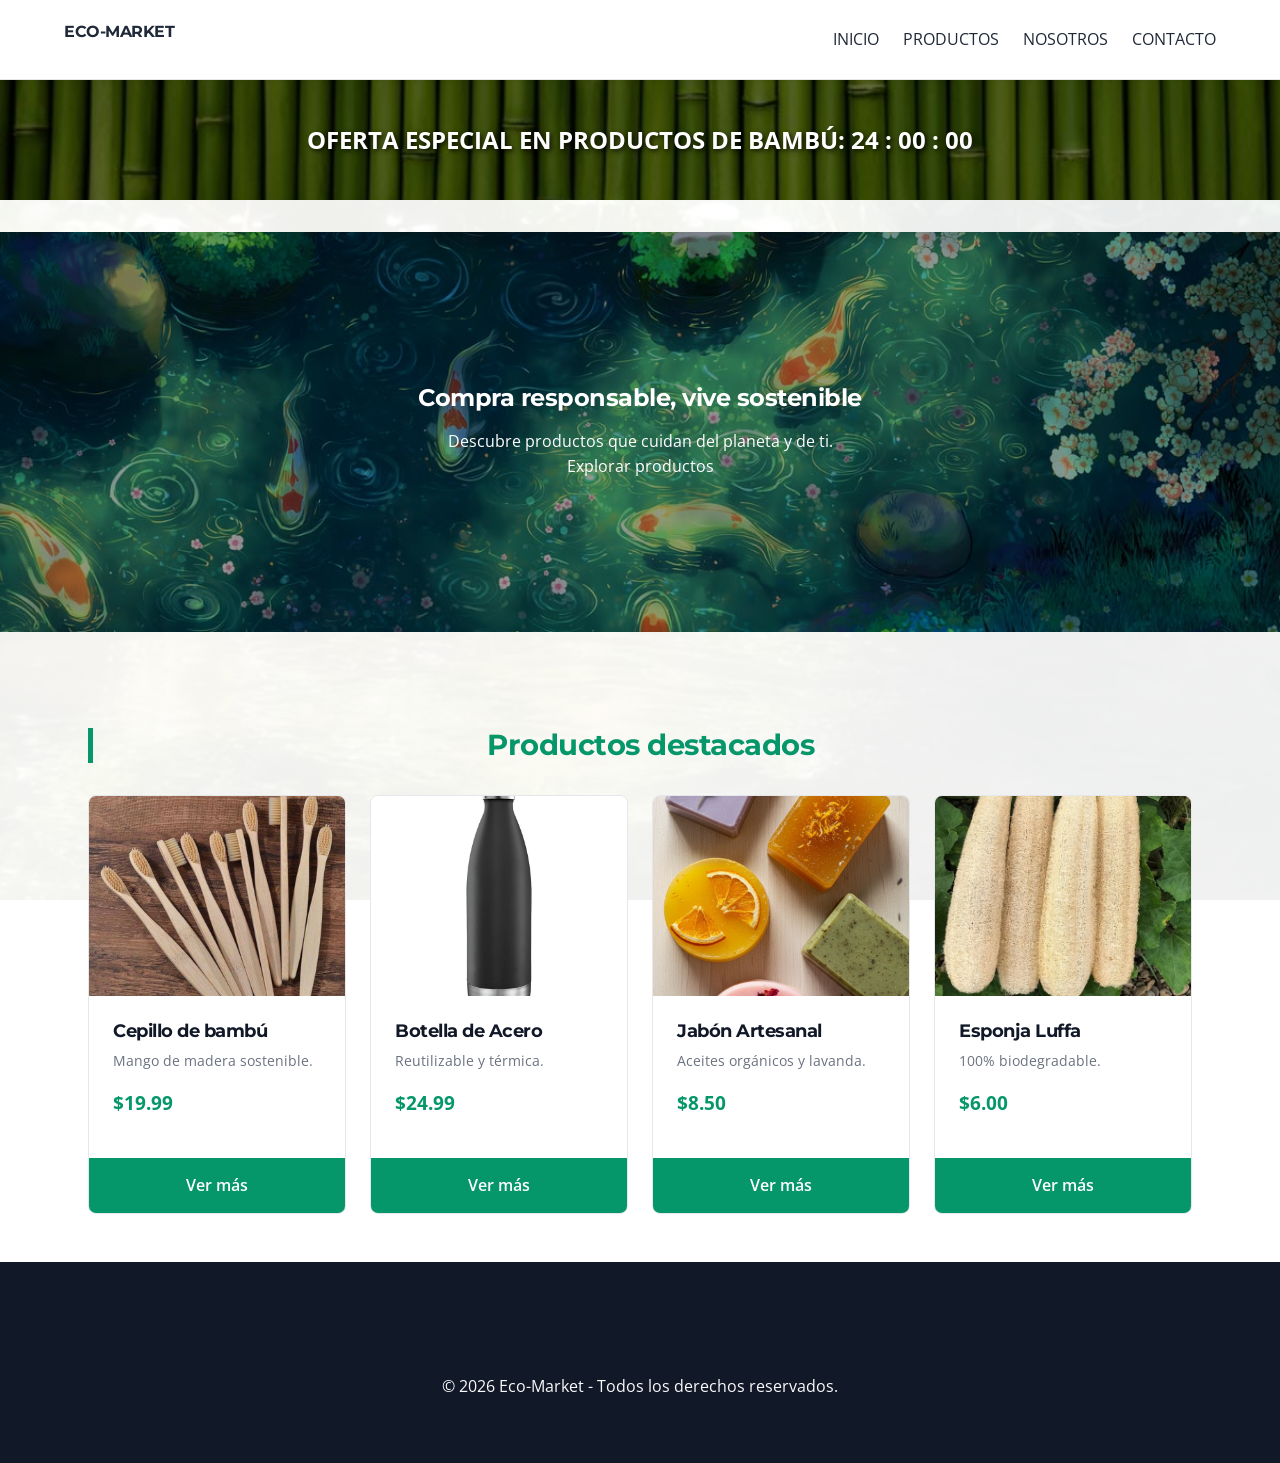
==== commit dd9164d8: "banner" ====
--- a/index.html
+++ b/index.html
@@ -29,11 +29,19 @@
     <header>
         <div class="logo">ECO-MARKET</div>
         <nav>
-            <a href="index.html">INICIO</a>
-            <a href="views/productos.html">PRODUCTOS</a>
-            <a href="views/sobre-nosotros.html">NOSOTROS</a>
-            <a href="views/contacto.html">CONTACTO</a>
+            <ul class="nav-list">
+                <li><a href="index.html">INICIO</a></li>
+                <li><a href="views/productos.html">PRODUCTOS</a></li>
+                <li><a href="views/sobre-nosotros.html">NOSOTROS</a></li>
+                <li><a href="views/contacto.html">CONTACTO</a></li>
+            </ul>
         </nav>
+    </header>
+    
+    <div class="banner-contador">
+        <span>OFERTA ESPECIAL EN PRODUCTOS DE BAMBÚ: 24 : 00 : 00</span>
+    </div>
+    </section>
     </header>
 
     <section class="hero">
--- a/css/componentes.css
+++ b/css/componentes.css
@@ -200,4 +200,57 @@
     border-radius: 1rem;
     border-left: 5px solid #059669;
     box-shadow: 0 4px 6px rgba(0,0,0,0.05);
+}
+
+.banner-contador {
+    /* Mantenemos el gradiente y la imagen */
+    background: linear-gradient(rgba(0, 0, 0, 0.4), rgba(0, 0, 0, 0.4)), 
+                url('../img/bambu.jpg');
+    background-size: cover;
+    background-position: center;
+    background-repeat: no-repeat;
+    
+    /* Altura mayor para que se vea más "largo" */
+    height: 120px; 
+    width: 100%;
+    
+    /* Flex para centrar el contenido perfectamente */
+    display: flex;
+    align-items: center;
+    justify-content: center;
+    
+    /* Estilos de texto */
+    color: #ffffff;
+    font-size: 1.8rem;
+    font-weight: 700;
+    text-shadow: 2px 2px 8px rgba(0,0,0,0.9);
+    
+    /* Margen para separarlo del contenido inferior */
+    margin-bottom: 2rem;
+}
+
+/* Responsivo para móviles */
+@media (max-width: 768px) {
+    .banner-contador {
+        height: 80px; /* Un poco más pequeño en móvil para no ocupar toda la pantalla */
+        font-size: 1.1rem; /* Texto más pequeño en móvil */
+        padding: 0 10px;
+        text-align: center;
+    }
+}
+
+.banner-contador {
+    background: linear-gradient(rgba(0, 0, 0, 0.5), rgba(0, 0, 0, 0.5)), 
+                url('../img/bambu.jpg');
+    background-size: cover;          /* Obliga a que la imagen cubra el espacio */
+    background-position: center;     /* Centra la imagen */
+    height: 120px;                   /* Ajusta esto para hacerlo más "largo" */
+    width: 100%;
+    display: flex;
+    justify-content: center;
+    align-items: center;
+    color: white;
+    font-size: 1.5rem;
+    font-weight: 700;
+    text-shadow: 2px 2px 5px rgba(0,0,0,0.8);
 }
